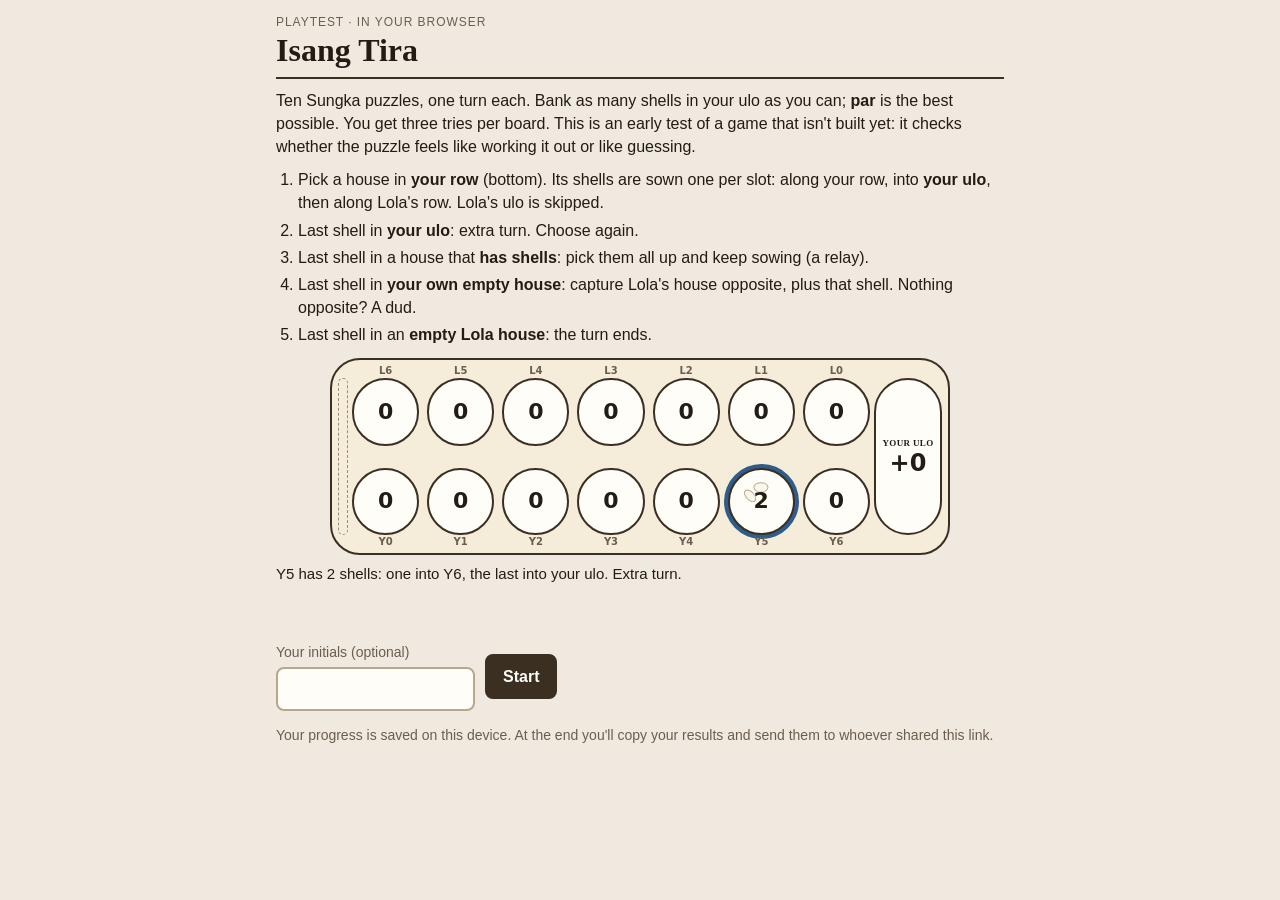
==== play.html @ 23d24fa2 "feat(play): animated, interactive browser playtest (play.html) Co-Authored-By: Claude Opus 5.5 (1M c" ====
<!doctype html>
<html lang="en">
<head>
<meta charset="utf-8">
<meta name="robots" content="noindex">
<meta name="viewport" content="width=device-width, initial-scale=1">
<title>Isang Tira playtest: play in your browser</title>
<style>
:root {
  --ink: #231c14; --muted: #6b5e4f; --line: #3b2f22; --paper: #fffdf8; --ground: #efe9df; --wood: #f6ecda;
  --fh: #2f5d8a; --ws: #8a4b2f; --ok: #2e7d4f; --no: #a33b2b; --shell: #fbf6ea; --shell-edge: #b7a78f;
  color-scheme: light;
}
* { box-sizing: border-box; }
html, body { margin: 0; }
body { background: var(--ground); color: var(--ink); font: 16px/1.45 "Helvetica Neue", Helvetica, Arial, sans-serif; -webkit-tap-highlight-color: transparent; }
.app { max-width: 760px; margin: 0 auto; padding: 14px 8px 40px; }
@media (min-width: 480px) { .app { padding-inline: 16px; } }
h1 { font: 700 clamp(24px, 6vw, 32px)/1.1 Georgia, "Palatino Linotype", serif; margin: 2px 0 0; }
.kicker { font-size: 12px; letter-spacing: .08em; text-transform: uppercase; color: var(--muted); }
.top { display: flex; justify-content: space-between; align-items: flex-end; gap: 12px; border-bottom: 2px solid var(--line); padding-bottom: 8px; margin-bottom: 10px; }
.par { display: flex; align-items: center; gap: 6px; border: 2px solid var(--line); border-radius: 10px; padding: 2px 10px; background: var(--paper); }
.par b { font: 700 26px/1 Georgia, serif; }
.par span { font-size: 12px; font-weight: 700; letter-spacing: .08em; text-transform: uppercase; }
.meta { display: flex; flex-wrap: wrap; align-items: center; gap: 8px 12px; margin: 6px 0 10px; font-size: 15px; }
.meta .spacer { flex: 1; }
.badge { color: #fff; font-weight: 700; font-size: 13px; letter-spacing: .03em; padding: 3px 9px; border-radius: 6px; }
.badge.FH { background: var(--fh); }
.badge.WS { background: var(--ws); }
button { font: inherit; color: inherit; cursor: pointer; }
.primary, .panel button, .ticks button, .chip, .ghost { border: 2px solid var(--line); background: var(--paper); border-radius: 8px; padding: 9px 16px; min-height: 44px; }
.panel .primary, .primary { background: var(--line); color: var(--paper); font-weight: 700; }
.primary:disabled { opacity: .45; cursor: default; }
.ghost { background: transparent; }
.small { min-height: 34px; padding: 4px 10px; font-size: 14px; border: 2px solid var(--line); border-radius: 8px; background: var(--paper); }
button:focus-visible, input:focus-visible, textarea:focus-visible { outline: 3px solid var(--fh); outline-offset: 2px; }
.panel { display: flex; flex-wrap: wrap; gap: 10px; align-items: center; margin: 12px 0; }
.caption { min-height: 3em; margin: 10px 2px 0; }
.hint, .fine { color: var(--muted); font-size: 14px; }
.result { font-size: 18px; margin: 0; flex-basis: 100%; }
.result b { font: 700 28px Georgia, serif; }
.result.yes { color: var(--ok); }
.result.no { color: var(--no); }
.q { margin: 0; flex-basis: 100%; }
.ticks { display: flex; flex-wrap: wrap; gap: 8px; flex-basis: 100%; }
.coach { background: var(--paper); border: 2px solid var(--fh); border-radius: 10px; padding: 10px 12px; margin: 0 0 12px; }
.lede { margin: 0 0 10px; }
.rules { margin: 0 0 12px; padding-left: 22px; }
.rules li { margin: 4px 0; }
.field { display: flex; flex-direction: column; gap: 4px; font-size: 14px; color: var(--muted); }
.field input, .field textarea { font: inherit; color: var(--ink); background: var(--paper); border: 2px solid var(--shell-edge); border-radius: 8px; padding: 8px 10px; min-height: 44px; }
.demo { margin: 6px 0 4px; }
.demo figcaption { min-height: 4.5em; margin-top: 8px; font-size: 15px; }

/* ---------- board ---------- */
.board { position: relative; display: grid; grid-template-columns: 10px minmax(0, 1fr) clamp(36px, 11vw, 68px); gap: 4px; max-width: 620px; margin: 0 auto; padding: 18px 6px; background: var(--wood); border: 2px solid var(--line); border-radius: 30px; user-select: none; -webkit-user-select: none; touch-action: manipulation; }
.lola-ulo { border: 1.5px dashed #9a8c7a; border-radius: 8px; }
.rows { display: grid; gap: clamp(14px, 4vw, 22px); }
.row { display: grid; grid-template-columns: repeat(7, minmax(0, 1fr)); gap: clamp(3px, 1vw, 8px); }
.h { position: relative; aspect-ratio: 1; border-radius: 50%; border: 2px solid var(--line); background: var(--paper); display: grid; place-items: center; padding: 0; min-width: 0; }
.h .num { position: relative; z-index: 1; font: 700 clamp(14px, 4.2vw, 22px)/1 system-ui, sans-serif; text-shadow: 0 0 3px var(--paper), 0 0 3px var(--paper); }
.h .lbl { position: absolute; left: 50%; translate: -50% 0; font: 600 10px/1 system-ui, sans-serif; color: var(--muted); white-space: nowrap; }
.row.lola .lbl { top: -14px; }
.row.you .lbl { bottom: -14px; }
.shells { position: absolute; inset: 0; }
.shells i { position: absolute; width: 24%; height: 15%; translate: -50% -50%; background: var(--shell); border: 1px solid var(--shell-edge); border-radius: 50%; rotate: var(--r); }
.h.mine[aria-disabled="false"] { cursor: pointer; }
.h.mine[aria-disabled="false"]:hover { background: #fff; }
.h.mine[aria-disabled="true"] { cursor: default; }
.h.sel { box-shadow: 0 0 0 4px var(--fh); }
.h.burnt { background: repeating-linear-gradient(45deg, #e6e0d6 0 4px, #b9ad9c 4px 7px); }
.h.taken { opacity: .45; transition: opacity .2s; }
.ulo { display: flex; flex-direction: column; align-items: center; justify-content: center; gap: 2px; border: 2px solid var(--line); border-radius: 999px; background: var(--paper); }
.ulo-l { font: 700 9px/1.1 Georgia, serif; text-align: center; letter-spacing: .04em; text-transform: uppercase; }
.ulo .num { font: 700 clamp(15px, 4.4vw, 24px)/1 system-ui, sans-serif; }
.fx { position: absolute; inset: 0; pointer-events: none; }
.fx > * { position: absolute; left: 0; top: 0; }
.hand { translate: -50% -50%; width: 30px; height: 30px; border-radius: 50%; background: var(--shell); border: 2px solid var(--line); box-shadow: 0 4px 8px rgba(35, 28, 20, .3); display: grid; place-items: center; font: 700 14px/1 system-ui, sans-serif; z-index: 3; }
.hand.take { background: #f3e2b8; }
.ring { translate: -50% -50%; width: var(--d, 40px); height: var(--d, 40px); border: 3px dashed var(--fh); border-radius: 50%; display: grid; place-items: center; z-index: 2; }
.ring.ws { border-color: var(--ws); }
.ring b { translate: 0 -150%; background: var(--ws); color: #fff; font-size: 11px; min-width: 18px; border-radius: 9px; padding: 1px 4px; text-align: center; }
.stamp { translate: -50% -50%; background: var(--ws); color: #fff; font: 800 18px/1 Georgia, serif; padding: 6px 10px; border-radius: 8px; rotate: -8deg; white-space: nowrap; z-index: 4; }
.spark { translate: -50% -50%; width: 9px; height: 6px; border-radius: 50%; background: var(--shell); border: 1px solid var(--shell-edge); }

/* ---------- results and replay ---------- */
.scroll { overflow-x: auto; }
.res { border-collapse: collapse; width: 100%; font-size: 14px; background: var(--paper); }
.res th, .res td { border: 1px solid #cfc4b3; padding: 6px 8px; text-align: left; }
.res thead th { background: var(--wood); }
.pref { border: 2px solid #cfc4b3; border-radius: 10px; margin: 14px 0; padding: 10px 12px; display: grid; gap: 8px; background: var(--paper); }
.pref legend { font-weight: 700; padding: 0 4px; }
.pref label:not(.field) { display: flex; gap: 8px; align-items: center; min-height: 34px; }
.results-text { white-space: pre-wrap; word-break: break-word; background: var(--paper); border: 1.5px dashed var(--line); border-radius: 8px; padding: 10px; font: 12px/1.45 ui-monospace, Menlo, Consolas, monospace; }
.chips { display: flex; flex-wrap: wrap; gap: 6px; margin: 4px 0 8px; }
.chip { min-height: 36px; padding: 4px 10px; }
.chip.on { background: var(--line); color: var(--paper); }
.sr-only { position: absolute; width: 1px; height: 1px; overflow: hidden; clip-path: inset(50%); white-space: nowrap; }
@media (prefers-reduced-motion: reduce) { * { transition: none !important; } }

</style>
</head>
<body>
<main id="app" class="app"></main>
<div id="live" class="sr-only" aria-live="polite"></div>
<noscript><p style="padding:16px">This playtest needs JavaScript. The printable version is at <a href="boards.html">boards.html</a>.</p></noscript>
<script>
(() => {
'use strict';
const DATA = {"boards":[{"code":"M1","day":"Monday","par":6,"perfectLines":1,"board":{"Y":[0,2,0,0,2,2,0],"L":[3,2,1,1,0,0,0]},"lines":[[5,6,4]]},{"code":"M2","day":"Monday","par":6,"perfectLines":2,"board":{"Y":[2,0,1,0,3,0,0],"L":[3,0,0,3,0,0,1]},"lines":[[4,6,2],[4,6,5]]},{"code":"M3","day":"Monday","par":6,"perfectLines":1,"board":{"Y":[0,1,0,4,0,4,3],"L":[0,2,1,2,4,0,4]},"lines":[[3,1]]},{"code":"W1","day":"Wednesday","par":7,"perfectLines":1,"board":{"Y":[1,1,3,0,0,1,0],"L":[4,1,0,0,2,0,3]},"lines":[[2,6,3]]},{"code":"W2","day":"Wednesday","par":7,"perfectLines":1,"board":{"Y":[1,4,0,1,1,1,0],"L":[0,1,2,0,2,4,0]},"lines":[[1,6,0]]},{"code":"W3","day":"Wednesday","par":7,"perfectLines":1,"board":{"Y":[2,2,0,1,2,1,2],"L":[0,0,2,2,4,2,0]},"lines":[[3,5,0]]},{"code":"W4","day":"Wednesday","par":7,"perfectLines":2,"board":{"Y":[1,2,1,0,2,0,0],"L":[0,0,4,1,7,2,0]},"lines":[[0,6,2],[0,6,3]]},{"code":"S1","day":"Saturday","par":13,"perfectLines":1,"board":{"Y":[1,1,1,1,2,1,1],"L":[0,0,0,3,0,7,0]},"lines":[[6,1,6,5,6,0]]},{"code":"S2","day":"Saturday","par":14,"perfectLines":2,"board":{"Y":[2,1,1,1,2,1,1],"L":[8,0,0,0,0,7,0]},"lines":[[6,0,6,5,6,1],[6,2,6,4,6,5]]},{"code":"S3","day":"Saturday","par":13,"perfectLines":1,"board":{"Y":[1,2,5,1,3,0,0],"L":[0,0,0,0,3,8,0]},"lines":[[4,6,1,6,0]]}]};
// Pure rules for the single-turn solitaire Sungka puzzle (rules R1-R8).
// State: Uint8Array(16). 0-6 = Y0..Y6, 7 = your ulo, 8-14 = L0..L6, 15 = Lola ulo.
// burnt: bitmask over slot indices (bits 0-6 and 8-14 only).

const ULO = 7;
const LOLA_ULO = 15;
const opposite = (i) => 14 - i; // Y_i <-> L_(6-i)
const isBurnt = (burnt, i) => ((burnt >>> i) & 1) === 1;

function checkBurnt(burnt) {
  if (burnt & ~0x7f7f) throw new Error(`illegal burnt mask ${burnt}`);
}

// Next slot along YOUR sowing path, skipping Lola ulo and burnt houses.
function nextTable(burnt) {
  checkBurnt(burnt);
  const next = new Int8Array(16).fill(-1);
  for (let i = 0; i < 15; i++) {
    if (isBurnt(burnt, i)) continue;
    let j = (i + 1) % 15;
    while (isBurnt(burnt, j)) j = (j + 1) % 15;
    next[i] = j;
  }
  return next;
}

// Distance (in drops) from your house h to your ulo, counting non-burnt slots only.
function distanceToUlo(burnt, h) {
  let d = 1;
  for (let j = h + 1; j <= 6; j++) if (!isBurnt(burnt, j)) d++;
  return d;
}

function loopLength(burnt) {
  let n = 15;
  for (let i = 0; i < 15; i++) if (isBurnt(burnt, i)) n--;
  return n;
}

function housesTotal(s) {
  let t = 0;
  for (let i = 0; i < 7; i++) t += s[i];
  for (let i = 8; i < 15; i++) t += s[i];
  return t;
}

function legalHouses(s, burnt) {
  const out = [];
  for (let h = 0; h < 7; h++) if (!isBurnt(burnt, h) && s[h] > 0) out.push(h);
  return out;
}

// One sowing, starting by lifting `house`, following relays until the handful stops.
function sow(state, burnt, house, next = nextTable(burnt)) {
  if (house < 0 || house > 6 || isBurnt(burnt, house) || state[house] === 0) {
    throw new Error(`illegal house ${house}`);
  }
  const s = Uint8Array.from(state);
  const bound = 15 * housesTotal(s); // R8
  let hand = s[house];
  s[house] = 0;
  let pos = house, gained = 0, drops = 0, relays = 0, captured = 0;
  const handfuls = [hand];
  for (;;) {
    while (hand > 0) {
      pos = next[pos];
      s[pos]++;
      hand--;
      drops++;
      if (pos === ULO) gained++;
    }
    if (drops > bound) throw new Error(`R8 bound violated: ${drops} > ${bound}`);
    if (pos === ULO) return { state: s, outcome: 'extra', gained, drops, handfuls, relays, captured, last: pos };
    if (s[pos] > 1) { // house was non-empty before this drop: relay
      hand = s[pos];
      s[pos] = 0;
      relays++;
      handfuls.push(hand);
      continue;
    }
    if (pos < 7) { // your house, empty before this drop
      const o = opposite(pos);
      if (!isBurnt(burnt, o) && s[o] > 0) {
        captured = s[o] + 1;
        s[o] = 0;
        s[pos] = 0;
        s[ULO] += captured;
        gained += captured;
        return { state: s, outcome: 'capture', gained, drops, handfuls, relays, captured, last: pos };
      }
      return { state: s, outcome: 'dud', gained, drops, handfuls, relays, captured, last: pos };
    }
    return { state: s, outcome: 'end', gained, drops, handfuls, relays, captured, last: pos };
  }
}

// R6 sweep, applied only when the turn ends.
function turnEnd(state, burnt) {
  const s = Uint8Array.from(state);
  for (let i = 8; i < 15; i++) if (s[i] > 0) return { state: s, swept: 0 };
  let swept = 0;
  for (let h = 0; h < 7; h++) { swept += s[h]; s[h] = 0; }
  s[ULO] += swept;
  return { state: s, swept };
}

// Play a whole decision line. Throws if the line is illegal or does not end the turn exactly.
function playLine(board, burnt, moves) {
  const next = nextTable(burnt);
  let s = board, score = 0;
  const sowings = [];
  for (let i = 0; i < moves.length; i++) {
    const r = sow(s, burnt, moves[i], next);
    sowings.push(r);
    score += r.gained;
    s = r.state;
    if (r.outcome !== 'extra') {
      if (i !== moves.length - 1) throw new Error('line continues after turn ended');
      const t = turnEnd(s, burnt);
      return { score: score + t.swept, state: t.state, sowings, swept: t.swept };
    }
  }
  if (legalHouses(s, burnt).length > 0) throw new Error('line stops while an extra turn is mandatory');
  const t = turnEnd(s, burnt);
  return { score: score + t.swept, state: t.state, sowings, swept: t.swept };
}

// Helper for tests and debugging: build a board from row arrays.
function makeBoard(Y, L, { ulo = 0, lolaUlo = 0 } = {}) {
  const s = new Uint8Array(16);
  for (let i = 0; i < 7; i++) { s[i] = Y[i] || 0; s[8 + i] = L[i] || 0; }
  s[ULO] = ulo;
  s[LOLA_ULO] = lolaUlo;
  return s;
}

function burntMask({ Y = [], L = [] } = {}) {
  let m = 0;
  for (const i of Y) m |= 1 << i;
  for (const i of L) m |= 1 << (8 + i);
  return m;
}

function boardString(s, burnt = 0) {
  const cell = (i) => (isBurnt(burnt, i) ? 'x' : String(s[i]));
  const Y = [0, 1, 2, 3, 4, 5, 6].map(cell).join(' ');
  const L = [8, 9, 10, 11, 12, 13, 14].map(cell).join(' ');
  return `Y[${Y}] L[${L}]`;
}

// Facilitator previews for the paper playtest. All rules come from engine.mjs;
// this module only walks the path to name where handfuls land.

const slotName = (i) => (i === ULO ? 'your ulo' : i < 7 ? `Y${i}` : `L${i - 8}`);

// FIRST-HANDFUL preview: where the first handful's last shell lands and what that means.
function firstHandful(state, burnt, house, next = nextTable(burnt)) {
  const s = Uint8Array.from(state);
  let hand = s[house];
  const size = hand;
  s[house] = 0;
  let pos = house, passUlo = 0, had = 0;
  while (hand > 0) {
    pos = next[pos];
    if (hand === 1) had = s[pos];
    s[pos]++;
    hand--;
    if (pos === ULO) passUlo++;
  }
  const r = { house, size, lands: pos, had, passUlo };
  if (pos === ULO) return { ...r, meaning: 'extra' };
  if (had > 0) return { ...r, meaning: 'relay' };
  if (pos < 7) {
    const o = opposite(pos);
    const oppBurnt = isBurnt(burnt, o);
    if (!oppBurnt && s[o] > 0) return { ...r, meaning: 'capture', opp: o, oppShells: s[o] };
    return { ...r, meaning: 'dud', opp: o, oppBurnt };
  }
  return { ...r, meaning: 'end' };
}

function firstHandfulText(p) {
  const ulo = p.meaning === 'extra' ? p.passUlo > 1 : p.passUlo > 0;
  const onTheWay = ulo ? ' It also drops one in your ulo on the way.' : '';
  const L = slotName(p.lands);
  if (p.meaning === 'extra') return `It ends in your ulo: extra turn.${onTheWay}`;
  if (p.meaning === 'relay') return `It ends in ${L}, which already has shells: relay.${onTheWay}`;
  if (p.meaning === 'capture') return `It ends in your empty ${L}; ${slotName(p.opp)} opposite has ${p.oppShells}: you'd capture ${p.oppShells + 1}.${onTheWay}`;
  if (p.meaning === 'dud') return `It ends in your empty ${L}; ${slotName(p.opp)} opposite is ${p.oppBurnt ? 'burnt' : 'empty'}: dud, the turn ends.${onTheWay}`;
  return `It ends in Lola's empty ${L}: the turn ends.${onTheWay}`;
}

// WHOLE-SOWING preview: the engine's full sowing (all relays), plus the slot each handful stopped in.
function wholeSowing(state, burnt, house, next = nextTable(burnt)) {
  const r = sow(state, burnt, house, next);
  const stops = [];
  let pos = house;
  for (const size of r.handfuls) {
    for (let k = 0; k < size; k++) pos = next[pos];
    stops.push(pos);
  }
  if (pos !== r.last) throw new Error(`walk ended at ${pos}, engine at ${r.last}`);
  return { ...r, house, stops, burnt };
}

function wholeSowingText(w) {
  const relayAt = w.stops.slice(0, -1).map(slotName);
  const via = relayAt.length ? `It relays at ${relayAt.join(', ')}, then ends` : 'It ends';
  const L = slotName(w.last);
  const adds = `This sowing adds ${w.gained} to your ulo.`;
  if (w.outcome === 'extra') return `${via} in your ulo: extra turn. ${adds}`;
  if (w.outcome === 'capture') {
    const o = opposite(w.last);
    return `${via} in your empty ${L}; ${slotName(o)} opposite had ${w.captured - 1}: capture ${w.captured}, the turn ends. ${adds}`;
  }
  if (w.outcome === 'dud') {
    const o = opposite(w.last);
    return `${via} in your empty ${L}; ${slotName(o)} opposite is ${isBurnt(w.burnt, o) ? 'burnt' : 'empty'}: dud, the turn ends. ${adds}`;
  }
  return `${via} in Lola's empty ${L}: the turn ends. ${adds}`;
}

// Board rows from picks.json ('x' = burnt) -> engine state + burnt mask.

function toState(board) {
  const bY = [], bL = [];
  board.Y.forEach((v, i) => { if (v === 'x') bY.push(i); });
  board.L.forEach((v, i) => { if (v === 'x') bL.push(i); });
  const num = (row) => row.map((v) => (v === 'x' ? 0 : v));
  return { s: makeBoard(num(board.Y), num(board.L)), burnt: burntMask({ Y: bY, L: bL }) };
}

// Preview mode per board for each tester group (counterbalanced).
// FH = first handful only; WS = whole sowing, relays included. Monday is always FH (rule teaching).
// Wednesday picks alternate preview-bot unsolved/solved (W1 u, W2 s, W3 u, W4 s), so each group's
// FH pair and WS pair each hold one of each.
const MODES = {
  A: { W1: 'FH', W2: 'FH', W3: 'WS', W4: 'WS', S1: 'FH', S2: 'WS', S3: 'FH' },
  B: { W1: 'WS', W2: 'WS', W3: 'FH', W4: 'FH', S1: 'WS', S2: 'FH', S3: 'WS' },
};
const MODE_NAME = { FH: 'first handful', WS: 'whole sowing' };
const modeFor = (group, code) => MODES[group][code] || 'FH';

// Drop-by-drop events for one sowing, derived from engine.mjs so the animation can never
// disagree with the rules. Applying the events in order to a copy of the state gives exactly
// the state that sow() / turnEnd() return.

function sowEvents(state, burnt, house, next = nextTable(burnt)) {
  const result = sow(state, burnt, house, next);
  const events = [];
  let pos = house;
  result.handfuls.forEach((n, i) => {
    events.push({ t: i === 0 ? 'lift' : 'relay', slot: pos, n });
    for (let k = 0; k < n; k++) {
      pos = next[pos];
      events.push({ t: 'drop', slot: pos });
    }
  });
  if (pos !== result.last) throw new Error(`events walk ended at ${pos}, engine at ${result.last}`);
  if (result.outcome === 'extra') events.push({ t: 'extra', slot: ULO });
  else if (result.outcome === 'capture') events.push({ t: 'capture', slot: pos, opp: opposite(pos), n: result.captured });
  else events.push({ t: result.outcome, slot: pos });
  return { events, result };
}

function turnEndEvents(state, burnt) {
  const result = turnEnd(state, burnt);
  return { events: result.swept ? [{ t: 'sweep', n: result.swept }] : [], result };
}

// Apply one event to s (a Uint8Array(16)) in place. Throws if the event does not fit the state.
function applyEvent(s, e) {
  switch (e.t) {
    case 'lift':
    case 'relay':
      if (s[e.slot] !== e.n) throw new Error(`${e.t} ${e.n} from slot ${e.slot} holding ${s[e.slot]}`);
      s[e.slot] = 0;
      break;
    case 'drop':
      s[e.slot]++;
      break;
    case 'capture':
      if (s[e.slot] !== 1 || s[e.opp] + 1 !== e.n) throw new Error(`capture ${e.n} does not fit slots ${e.slot}/${e.opp}`);
      s[e.slot] = 0;
      s[e.opp] = 0;
      s[ULO] += e.n;
      break;
    case 'sweep': {
      let t = 0;
      for (let h = 0; h < 7; h++) { t += s[h]; s[h] = 0; }
      if (t !== e.n) throw new Error(`sweep ${e.n} but your houses held ${t}`);
      s[ULO] += t;
      break;
    }
    case 'extra':
    case 'dud':
    case 'end':
      break;
    default:
      throw new Error(`unknown event ${e.t}`);
  }
  return s;
}

// Normal-speed duration (ms) of each animation event. Drops speed up along long chains so
// that even the longest relay stays watchable. dropIndex is the 1-based drop count so far.
function stepMs(e, dropIndex) {
  switch (e.t) {
    case 'lift': return 180;
    case 'drop': return dropIndex <= 12 ? 140 : dropIndex <= 30 ? 70 : 35;
    case 'relay': return 220;
    case 'extra': return 650;
    case 'capture':
    case 'sweep': return 450;
    case 'dud':
    case 'end': return 300;
    default: return 0;
  }
}

function sowingMs(events) {
  let ms = 0, drops = 0;
  for (const e of events) {
    if (e.t === 'drop') drops++;
    ms += stepMs(e, drops);
  }
  return ms;
}

// Start-screen demo positions: one sowing and one rule each. None is a playtest board, and none
// shows the relay-into-your-ulo line the playtest measures.
const DEMOS = [
  { house: 5, Y: [0, 0, 0, 0, 0, 2, 0], L: [0, 0, 0, 0, 0, 0, 0], outcome: 'extra', relays: 0,
    caption: 'Y5 has 2 shells: one into Y6, the last into your ulo. Extra turn.' },
  { house: 2, Y: [0, 0, 2, 0, 1, 0, 0], L: [2, 0, 0, 0, 0, 0, 0], outcome: 'capture', relays: 1,
    caption: 'Y2\'s last shell lands in Y4, which has a shell: pick both up and keep sowing (relay). It ends in your empty Y6, so you capture Lola\'s 2 opposite, plus that shell.' },
  { house: 6, Y: [0, 0, 0, 0, 0, 0, 3], L: [0, 0, 0, 0, 0, 0, 0], outcome: 'end', relays: 0,
    caption: 'Y6\'s 3 shells: one into your ulo on the way, then into Lola\'s row. The last lands in her empty L1: the turn ends.' },
  { house: 4, Y: [0, 0, 0, 0, 1, 0, 0], L: [0, 0, 0, 0, 0, 0, 0], outcome: 'dud', relays: 0,
    caption: 'Y4\'s shell lands in your empty Y5, but Lola\'s L1 opposite is empty: a dud, and the turn ends.' },
];

// Pure session state for the digital playtest: tries, ticks, previews, timing and the results
// text. Every function returns a new session; nothing here touches the DOM, storage or clocks.

const ORDER = ['M1', 'M2', 'M3', 'W1', 'W2', 'W3', 'W4', 'S1', 'S2', 'S3'];
const TICKS = ['worked', 'partly', 'guessed'];
const PREFS = ['first handful', 'whole sowing', 'no difference'];
const MAX_TRIES = 3;
const SESSION_VERSION = 1;
const PHASES = ['play', 'tick', 'retry', 'done', 'results'];

const blankTry = (now) => ({ moves: [], previews: 0, previewed: null, startedAt: now, lastAt: now });
const copyOf = (s) => JSON.parse(JSON.stringify(s));
const currentBoard = (s) => s.boards[s.index];

function groupFor(search, rand) {
  const g = new URLSearchParams(search).get('group');
  if (g === 'A' || g === 'B') return g;
  return rand() < 0.5 ? 'A' : 'B';
}

function formatLocal(d) {
  const p = (n) => String(n).padStart(2, '0');
  return `${d.getFullYear()}-${p(d.getMonth() + 1)}-${p(d.getDate())} ${p(d.getHours())}:${p(d.getMinutes())}`;
}

function newSession({ tester = '', group, device, started, now }) {
  return {
    v: SESSION_VERSION,
    tester: String(tester).trim().slice(0, 12),
    group,
    device,
    started,
    index: 0,
    phase: 'play',
    boards: ORDER.map((code) => ({ code, guided: code === 'M1', tries: [] })),
    current: blankTry(now),
    preferred: null,
    why: '',
  };
}

function notePreview(s, house) {
  if (s.phase !== 'play' || s.current.previewed === house) return s;
  const n = copyOf(s);
  n.current.previews++;
  n.current.previewed = house;
  return n;
}

function recordSowing(s, house, now) {
  if (s.phase !== 'play') throw new Error(`cannot sow in phase ${s.phase}`);
  const n = copyOf(s);
  n.current.moves.push(house);
  n.current.previewed = null;
  n.current.lastAt = now;
  return n;
}

// The turn has ended with `score` against the board's `par`.
function finishTry(s, score, par) {
  if (s.phase !== 'play') throw new Error(`cannot finish a try in phase ${s.phase}`);
  const n = copyOf(s);
  const b = currentBoard(n);
  const c = n.current;
  b.tries.push({
    moves: c.moves,
    score,
    reachedPar: score >= par,
    tick: null,
    previews: c.previews,
    secs: Math.round((c.lastAt - c.startedAt) / 1000),
  });
  n.current = null;
  n.phase = b.guided ? 'done' : 'tick';
  return n;
}

function setTick(s, tick) {
  if (s.phase !== 'tick' || !TICKS.includes(tick)) throw new Error(`cannot tick ${tick} in phase ${s.phase}`);
  const n = copyOf(s);
  const b = currentBoard(n);
  const t = b.tries.at(-1);
  t.tick = tick;
  n.phase = t.reachedPar || b.tries.length >= MAX_TRIES ? 'done' : 'retry';
  return n;
}

function retry(s, now) {
  if (s.phase !== 'retry') throw new Error(`no retry in phase ${s.phase}`);
  const n = copyOf(s);
  n.current = blankTry(now);
  n.phase = 'play';
  return n;
}

function nextBoard(s, now) {
  if (s.phase !== 'done') throw new Error(`board not finished (phase ${s.phase})`);
  const n = copyOf(s);
  n.index++;
  if (n.index >= ORDER.length) {
    n.phase = 'results';
    n.current = null;
  } else {
    n.phase = 'play';
    n.current = blankTry(now);
  }
  return n;
}

function setPreference(s, preferred, why) {
  if (preferred !== null && !PREFS.includes(preferred)) throw new Error(`unknown preference ${preferred}`);
  const n = copyOf(s);
  n.preferred = preferred;
  n.why = String(why ?? '').replace(/\s+/g, ' ').trim().slice(0, 280);
  return n;
}

// On reload: a try interrupted mid-turn starts again; tries already recorded are kept.
function resume(s, now) {
  if (s.phase !== 'play') return s;
  const n = copyOf(s);
  n.current = blankTry(now);
  return n;
}

const serialize = (s) => JSON.stringify(s);

function deserialize(text) {
  try {
    const s = JSON.parse(text);
    const ok = s && s.v === SESSION_VERSION && (s.group === 'A' || s.group === 'B')
      && Array.isArray(s.boards) && s.boards.length === ORDER.length
      && s.boards.every((b, i) => b && b.code === ORDER[i] && Array.isArray(b.tries))
      && Number.isInteger(s.index) && s.index >= 0 && s.index <= ORDER.length
      && PHASES.includes(s.phase);
    return ok ? s : null;
  } catch {
    return null;
  }
}

// pars: { M1: 6, ... }
function resultsText(s, pars) {
  const lines = [
    'ISANG TIRA PLAYTEST v1',
    `tester: ${s.tester || '-'} | group: ${s.group} | started: ${s.started} | device: ${s.device}`,
  ];
  for (const b of s.boards) {
    const head = `${b.code} ${modeFor(s.group, b.code)} par ${pars[b.code]}`;
    if (b.guided) {
      lines.push(`${head} | ${b.tries.length ? 'guided' : '-'}`);
      continue;
    }
    const tries = b.tries.map((t, i) =>
      `${i + 1}: ${t.moves.map((h) => `Y${h}`).join(' ')} = ${t.score}${t.reachedPar ? ' PAR' : ''} ${t.tick ?? '-'} ${t.previews}pv ${t.secs}s`);
    lines.push(`${head} | ${tries.length ? tries.join(' | ') : '-'}`);
  }
  lines.push(`preferred: ${s.preferred ?? '-'}`, `why: ${s.why || '-'}`);
  return lines.join('\n');
}

// Isang Tira digital playtest: screens, board, animation and sound.
// Rules come from the inlined engine. The animation only plays sowEvents(), so the screen can
// never disagree with the rules; session state lives in the pure session.mjs reducer.

const Q = new URLSearchParams(location.search);
const TEST = Q.get('test') === '1';
const STORE_KEY = 'isangtira.playtest.v1';
const MUTE_KEY = 'isangtira.playtest.mute';
const BOARDS = Object.fromEntries(DATA.boards.map((b) => [b.code, b]));
const PARS = Object.fromEntries(DATA.boards.map((b) => [b.code, b.par]));
const TOP = [14, 13, 12, 11, 10, 9, 8]; // Lola's row on screen: L6..L0, left to right
const BOTTOM = [0, 1, 2, 3, 4, 5, 6]; // your row: Y0..Y6
const SHELL_SPOTS = [[50, 28], [32, 42], [68, 42], [40, 62], [60, 62], [24, 24], [76, 24], [50, 78], [20, 60], [80, 60]];
const TICK_LABEL = { worked: 'Worked it out', partly: 'Partly guessed', guessed: 'Guessed' };
const OUTCOME_LESSON = {
  extra: 'Your last shell landed in your ulo, so you get an extra turn: isa pa!',
  capture: 'Your last shell landed in your own empty house, so you capture the Lola house opposite, plus that shell.',
  dud: 'Your last shell landed in your own empty house with nothing opposite: a dud, and the turn ends.',
  end: 'Your last shell landed in an empty Lola house, so the turn ends.',
};
const PULSE = [{ transform: 'scale(1)' }, { transform: 'scale(1.14)' }, { transform: 'scale(1)' }];
const SHAKE = [{ transform: 'translateX(0)' }, { transform: 'translateX(-5px)' }, { transform: 'translateX(5px)' }, { transform: 'translateX(-3px)' }, { transform: 'translateX(0)' }];
const DIM = [{ opacity: 1 }, { opacity: 0.35 }, { opacity: 1 }];
const HILITE = [{ boxShadow: '0 0 0 4px rgba(138, 75, 47, .55)' }, { boxShadow: '0 0 0 0 rgba(138, 75, 47, 0)' }];
const $app = document.getElementById('app');
const $live = document.getElementById('live');

const $ = (sel, root = document) => root.querySelector(sel);
const esc = (v) => String(v).replace(/[&<>"']/g, (c) => ({ '&': '&amp;', '<': '&lt;', '>': '&gt;', '"': '&quot;', "'": '&#39;' })[c]);
const wait = (ms) => new Promise((r) => setTimeout(r, ms));
const reduced = () => (TEST && Q.get('motion') !== '1') || matchMedia('(prefers-reduced-motion: reduce)').matches;

// ---------- storage: every access guarded; test mode never touches it ----------
const store = {
  get(k) { if (TEST) return null; try { return localStorage.getItem(k); } catch { return null; } },
  set(k, v) { if (TEST) return; try { localStorage.setItem(k, v); } catch { /* unavailable: keep playing */ } },
  del(k) { if (TEST) return; try { localStorage.removeItem(k); } catch { /* unavailable */ } },
};
let session = deserialize(store.get(STORE_KEY) || '');
const save = () => { if (session) store.set(STORE_KEY, serialize(session)); };

function announce(text) {
  $live.textContent = '';
  setTimeout(() => { $live.textContent = text; }, 30);
}

// ---------- sound: synthesized, starts after the first user gesture ----------
const sound = (() => {
  let ctx = null;
  let muted = store.get(MUTE_KEY) === '1';
  function tone(freq, dur, type = 'triangle', gain = 0.08, when = 0) {
    if (!ctx || muted) return;
    const t = ctx.currentTime + when;
    const o = ctx.createOscillator();
    const g = ctx.createGain();
    o.type = type;
    o.frequency.setValueAtTime(freq, t);
    g.gain.setValueAtTime(gain, t);
    g.gain.exponentialRampToValueAtTime(0.0001, t + dur);
    o.connect(g).connect(ctx.destination);
    o.start(t);
    o.stop(t + dur + 0.02);
  }
  return {
    ensure() {
      if (TEST) return;
      try {
        ctx = ctx || new (window.AudioContext || window.webkitAudioContext)();
        if (ctx.state === 'suspended') ctx.resume();
      } catch { ctx = null; }
    },
    get muted() { return muted; },
    toggle() { muted = !muted; store.set(MUTE_KEY, muted ? '1' : '0'); return muted; },
    drop(slot) { if (slot === ULO) tone(150, 0.09, 'square', 0.05); else tone(320 + (slot % 8) * 28, 0.05); },
    par() { [523.25, 659.25, 783.99].forEach((f, i) => tone(f, 0.5, 'sine', 0.06, i * 0.08)); },
  };
})();

// ---------- board ----------
function boardHtml(id) {
  const inner = (i) => `<span class="shells" aria-hidden="true"></span><span class="num"></span><span class="lbl" aria-hidden="true">${slotName(i)}</span>`;
  const mine = (i) => `<button type="button" class="h mine" data-slot="${i}">${inner(i)}</button>`;
  const theirs = (i) => `<div class="h" role="img" data-slot="${i}">${inner(i)}</div>`;
  return `<div class="board" id="${id}">
  <div class="lola-ulo" aria-hidden="true"></div>
  <div class="rows"><div class="row lola">${TOP.map(theirs).join('')}</div><div class="row you">${BOTTOM.map(mine).join('')}</div></div>
  <div class="ulo" role="img" data-slot="${ULO}"><span class="ulo-l">your ulo</span><span class="num"></span></div>
  <div class="fx" aria-hidden="true"></div>
</div>`;
}

// ctx: { $b, s, burnt, speed, freezeAt, quiet }. legal: your houses that may be tapped now.
function paint(ctx, legal = []) {
  ctx.$b.querySelectorAll('[data-slot]').forEach(($h) => {
    const i = Number($h.dataset.slot);
    const n = ctx.s[i];
    if (i === ULO) {
      $h.querySelector('.num').textContent = `+${n}`;
      $h.setAttribute('aria-label', `Your ulo: ${n} banked this turn`);
      return;
    }
    const burnt = isBurnt(ctx.burnt, i);
    $h.classList.toggle('burnt', burnt);
    $h.querySelector('.num').textContent = burnt ? '✕' : String(n);
    $h.querySelector('.shells').innerHTML = burnt ? '' : SHELL_SPOTS.slice(0, Math.min(n, 10))
      .map(([x, y], k) => `<i style="left:${x}%;top:${y}%;--r:${(k * 47) % 180}deg"></i>`).join('');
    const d = i < 7 && !burnt ? distanceToUlo(ctx.burnt, i) : 0;
    $h.setAttribute('aria-label', `${i < 7 ? 'Your house' : "Lola's house"} ${slotName(i)}, ${burnt ? 'burnt' : `${n} shell${n === 1 ? '' : 's'}`}${d ? `, ${d} slot${d === 1 ? '' : 's'} from your ulo` : ''}`);
    if (i < 7) {
      const ok = legal.includes(i);
      $h.setAttribute('aria-disabled', String(!ok));
      $h.tabIndex = ok ? 0 : -1;
    }
  });
}

function center(ctx, slot) {
  const r = ctx.$b.getBoundingClientRect();
  const c = ctx.$b.querySelector(`[data-slot="${slot}"]`).getBoundingClientRect();
  return [c.left - r.left - ctx.$b.clientLeft + c.width / 2, c.top - r.top - ctx.$b.clientTop + c.height / 2];
}

function fxEl(ctx, cls, html, at) {
  const el = document.createElement('div');
  el.className = cls;
  el.innerHTML = html;
  el.style.transform = `translate(${at[0]}px, ${at[1]}px)`;
  $('.fx', ctx.$b).appendChild(el);
  return el;
}

async function move(el, from, to, ms, lift = 18) {
  const mid = [(from[0] + to[0]) / 2, Math.min(from[1], to[1]) - lift];
  const a = el.animate([from, mid, to].map(([x, y]) => ({ transform: `translate(${x}px, ${y}px)` })), { duration: ms, easing: 'ease-in-out' });
  el.style.transform = `translate(${to[0]}px, ${to[1]}px)`;
  await a.finished;
}

function flash(ctx, slot, keyframes, ms) {
  const el = ctx.$b.querySelector(`[data-slot="${slot}"]`);
  return el ? el.animate(keyframes, { duration: ms, easing: 'ease-out' }).finished : Promise.resolve();
}

function showRings(ctx, slots, ws) {
  clearRings(ctx);
  const size = ctx.$b.querySelector('.h').getBoundingClientRect().width + 10;
  slots.forEach((slot, k) => {
    const el = fxEl(ctx, `ring${ws ? ' ws' : ''}`, ws ? `<b>${k + 1}</b>` : '', center(ctx, slot));
    el.style.setProperty('--d', `${size}px`);
  });
}
const clearRings = (ctx) => ctx.$b.querySelectorAll('.fx .ring').forEach((el) => el.remove());

// ---------- animation: plays events and mutates ctx.s through applyEvent ----------
let activeCtx = null;

async function animate(ctx, events) {
  const fast = reduced();
  let hand = null, pos = null, inHand = 0, drops = 0;
  ctx.speed = 1;
  activeCtx = ctx;
  const ms = (e) => stepMs(e, drops) / ctx.speed;
  const dropHand = () => { if (hand) { hand.remove(); hand = null; } };
  const noise = (slot) => { if (!ctx.quiet) sound.drop(slot); };
  for (let k = 0; k < events.length; k++) {
    if (!ctx.$b.isConnected) return false;
    const e = events[k];
    if (ctx.freezeAt === k) { // test hook: hold this frame for a screenshot
      paint(ctx, []);
      if (!hand && pos !== null) hand = fxEl(ctx, 'hand', `<span>${inHand}</span>`, center(ctx, pos));
      await new Promise(() => {});
    }
    if (fast) {
      applyEvent(ctx.s, e);
      if (e.t === 'lift' || e.t === 'relay') { pos = e.slot; inHand = e.n; }
      else if (e.t === 'drop') { pos = e.slot; inHand--; drops++; }
      else pos = null;
      if (!TEST && e.slot !== undefined) flash(ctx, e.slot, HILITE, 120);
      continue;
    }
    switch (e.t) {
      case 'lift':
        applyEvent(ctx.s, e);
        paint(ctx, []);
        pos = e.slot;
        inHand = e.n;
        hand = fxEl(ctx, 'hand', `<span>${inHand}</span>`, center(ctx, pos));
        await hand.animate([{ opacity: 0, scale: 0.4 }, { opacity: 1, scale: 1 }], { duration: ms(e) }).finished;
        break;
      case 'drop': {
        drops++;
        await move(hand, center(ctx, pos), center(ctx, e.slot), ms(e));
        pos = e.slot;
        inHand--;
        hand.firstChild.textContent = String(inHand);
        applyEvent(ctx.s, e);
        paint(ctx, []);
        noise(e.slot);
        flash(ctx, e.slot, PULSE, 160);
        break;
      }
      case 'relay':
        await flash(ctx, e.slot, PULSE, ms(e));
        applyEvent(ctx.s, e);
        paint(ctx, []);
        inHand = e.n;
        hand.firstChild.textContent = String(inHand);
        break;
      case 'extra': {
        dropHand();
        const st = fxEl(ctx, 'stamp', 'ISA PA!', center(ctx, ULO));
        await st.animate([{ opacity: 0, scale: 0.4 }, { opacity: 1, scale: 1.12, offset: 0.35 }, { opacity: 1, scale: 1, offset: 0.75 }, { opacity: 0, scale: 1 }], { duration: ms(e) }).finished;
        st.remove();
        break;
      }
      case 'capture':
      case 'sweep': {
        dropHand();
        const from = e.t === 'capture' ? e.opp : 3;
        const taken = e.t === 'capture' ? [e.opp, e.slot] : BOTTOM;
        taken.forEach((i) => ctx.$b.querySelector(`[data-slot="${i}"]`).classList.add('taken'));
        const chip = fxEl(ctx, 'hand take', `<span>${e.n}</span>`, center(ctx, from));
        await move(chip, center(ctx, from), center(ctx, ULO), ms(e), 30);
        chip.remove();
        ctx.$b.querySelectorAll('.taken').forEach((el) => el.classList.remove('taken'));
        applyEvent(ctx.s, e);
        paint(ctx, []);
        noise(ULO);
        flash(ctx, ULO, PULSE, 200);
        break;
      }
      case 'dud':
        dropHand();
        await flash(ctx, e.slot, SHAKE, ms(e));
        break;
      case 'end':
        dropHand();
        await flash(ctx, e.slot, DIM, ms(e));
        break;
      default:
        throw new Error(`unknown event ${e.t}`);
    }
  }
  dropHand();
  if (fast) paint(ctx, []);
  if (activeCtx === ctx) activeCtx = null;
  return true;
}

// ---------- playing a board ----------
let ui = null; // { code, b, mode, s, burnt, busy, selected, step, guide, $b, speed, freezeAt }
let demoRun = 0; // bumped to stop the start-screen demo and any replay

const isGuided = () => currentBoard(session).guided;
const muteHtml = () => `<button type="button" class="small" data-act="mute">Sound: ${sound.muted ? 'off' : 'on'}</button>`;
const caption = (text) => { const el = $('#caption'); if (el) el.textContent = text; };
const say = (text) => { caption(text); announce(text); };

function legalNow() {
  if (!ui || ui.busy || !session || session.phase !== 'play') return [];
  const legal = legalHouses(ui.s, ui.burnt);
  return isGuided() ? legal.filter((h) => h === ui.guide[ui.step]) : legal;
}

function enterBoard() {
  demoRun++;
  const code = ORDER[session.index];
  const b = BOARDS[code];
  const { s, burnt } = toState(b.board);
  ui = { code, b, mode: modeFor(session.group, code), s, burnt, busy: false, selected: null, step: 0, guide: b.lines[0], $b: null, speed: 1, freezeAt: null };
  $app.innerHTML = `
  <header class="top">
    <div><div class="kicker">Board ${session.index + 1} of ${ORDER.length} · ${esc(b.day)}</div><h1>Board ${esc(code)}</h1></div>
    <div class="par" role="img" aria-label="Par ${b.par}"><b>${b.par}</b><span>par</span></div>
  </header>
  <div class="meta"><span class="badge ${ui.mode}">Preview: ${ui.mode === 'FH' ? 'first handful only' : 'whole sowing'}</span><span id="trycount"></span><span class="spacer"></span>${muteHtml()}</div>
  <div class="coach" id="coach" hidden></div>
  ${boardHtml('b')}
  <p class="caption" id="caption"></p>
  <div class="panel" id="panel"></div>
  <p class="hint">Tap a house to preview it, then tap it again (or press Sow) to play it. Tap anywhere during a sowing to speed it up. Keys 1–7 pick Y0–Y6.</p>`;
  ui.$b = $('#b');
  refresh();
  coach();
  if (session.phase === 'play') focusLegal();
  else focusPanel();
}

function refresh() {
  const b = currentBoard(session);
  paint(ui, legalNow());
  ui.$b.querySelectorAll('.h.mine').forEach(($h) => $h.classList.toggle('sel', Number($h.dataset.slot) === ui.selected));
  $('#trycount').innerHTML = b.guided ? 'Guided board' : `Try <b>${Math.min(b.tries.length + (session.phase === 'play' ? 1 : 0), MAX_TRIES)}</b> of ${MAX_TRIES}`;
  $('#panel').innerHTML = panelHtml();
}

function panelHtml() {
  const b = currentBoard(session);
  const last = b.tries.at(-1);
  const res = last ? `<p class="result ${last.reachedPar ? 'yes' : 'no'}"><b>${last.score}</b> of par ${ui.b.par}${last.reachedPar ? ' · par!' : ''}</p>` : '';
  switch (session.phase) {
    case 'play':
      return `<button type="button" class="primary" data-act="sow"${ui.selected === null || ui.busy ? ' disabled' : ''}>${ui.selected === null ? 'Sow' : `Sow ${slotName(ui.selected)}`}</button>`;
    case 'tick':
      return `${res}<p class="q">How did you choose your moves this try?</p><div class="ticks">${TICKS.map((t) => `<button type="button" data-act="tick" data-tick="${t}">${TICK_LABEL[t]}</button>`).join('')}</div>`;
    case 'retry':
      return `${res}<button type="button" class="primary" data-act="retry">Try again (${MAX_TRIES - b.tries.length} left)</button>`;
    case 'done':
      return `${res}${b.guided ? '<p class="q">That\'s par. M2 and M3 are yours.</p>' : ''}<button type="button" class="primary" data-act="next">${session.index === ORDER.length - 1 ? 'See your results' : 'Next board'}</button>`;
    default:
      return '';
  }
}

function coach(outcome) {
  const el = $('#coach');
  if (!el) return;
  if (!isGuided()) { el.hidden = true; return; }
  const lesson = outcome ? `${OUTCOME_LESSON[outcome]} ` : 'This first board shows you how it works. ';
  el.innerHTML = session.phase === 'play'
    ? `<b>Guided board.</b> ${esc(lesson)}Tap <b>${slotName(ui.guide[ui.step])}</b> to preview it, then tap it again to sow.`
    : `<b>Guided board.</b> ${esc(lesson)}`;
  el.hidden = false;
}

function focusLegal() {
  const h = legalNow()[0];
  if (h !== undefined) ui.$b.querySelector(`[data-slot="${h}"]`).focus({ preventScroll: true });
}
const focusPanel = () => $('#panel button')?.focus({ preventScroll: true });

function select(h) {
  if (!ui || ui.busy || !session || session.phase !== 'play') return undefined;
  if (!legalNow().includes(h)) {
    if (isGuided() && ui.s[h] > 0 && !isBurnt(ui.burnt, h)) say(`Follow the guide: tap ${slotName(ui.guide[ui.step])}.`);
    else say(isBurnt(ui.burnt, h) ? `${slotName(h)} is burnt.` : `${slotName(h)} is empty.`);
    return undefined;
  }
  if (ui.selected === h) return playMove(h);
  ui.selected = h;
  if (!isGuided()) { session = notePreview(session, h); save(); }
  const n = ui.s[h];
  if (ui.mode === 'WS') {
    const w = wholeSowing(ui.s, ui.burnt, h);
    showRings(ui, w.stops, true);
    say(`${slotName(h)} (${n}): ${wholeSowingText(w)}`);
  } else {
    const f = firstHandful(ui.s, ui.burnt, h);
    showRings(ui, [f.lands], false);
    say(`${slotName(h)} (${n}): ${firstHandfulText(f)}`);
  }
  refresh();
  return undefined;
}

async function playMove(h) {
  ui.busy = true;
  clearRings(ui);
  ui.selected = null;
  session = recordSowing(session, h, Date.now());
  save();
  const told = wholeSowingText(wholeSowing(ui.s, ui.burnt, h));
  const { events, result } = sowEvents(ui.s, ui.burnt, h);
  refresh();
  caption('');
  if (!(await animate(ui, events))) return;
  if (TEST && ui.s.join() !== result.state.join()) throw new Error(`animation diverged from the engine on ${slotName(h)}`);
  ui.s = Uint8Array.from(result.state);
  const what = `You sowed ${slotName(h)}. ${told}`;
  if (result.outcome === 'extra' && legalHouses(ui.s, ui.burnt).length) {
    ui.busy = false;
    if (isGuided()) ui.step++;
    refresh();
    say(`${what} Isa pa! Choose again.`);
    coach(result.outcome);
    focusLegal();
    return;
  }
  const te = turnEndEvents(ui.s, ui.burnt);
  await animate(ui, te.events);
  ui.s = Uint8Array.from(te.result.state);
  const score = ui.s[ULO];
  session = finishTry(session, score, ui.b.par);
  save();
  ui.busy = false;
  if (score >= ui.b.par) { sound.par(); celebrate(); }
  refresh();
  say(`${what} Turn over: ${score} of par ${ui.b.par}${score >= ui.b.par ? '. Par!' : '.'}`);
  coach(result.outcome);
  focusPanel();
}

function celebrate() {
  if (reduced() || !ui) return;
  const at = center(ui, ULO);
  for (let k = 0; k < 12; k++) {
    const el = fxEl(ui, 'spark', '', at);
    const a = (k / 12) * Math.PI * 2;
    el.animate([
      { transform: `translate(${at[0]}px, ${at[1]}px)`, opacity: 1 },
      { transform: `translate(${at[0] + Math.cos(a) * 60}px, ${at[1] + Math.sin(a) * 60}px)`, opacity: 0 },
    ], { duration: 700, easing: 'ease-out' }).finished.then(() => el.remove());
  }
}

function onTick(t) { session = setTick(session, t); save(); refresh(); focusPanel(); }
function onRetry() { session = retry(session, Date.now()); save(); enterBoard(); }
function onNext() {
  session = nextBoard(session, Date.now());
  save();
  if (session.phase === 'results') resultsScreen(); else enterBoard();
}

// ---------- start screen ----------
function startScreen() {
  demoRun++;
  ui = null;
  const resumeHtml = session
    ? `<div class="panel">${session.phase === 'results'
      ? '<button type="button" class="primary" data-act="results">See your results</button>'
      : `<button type="button" class="primary" data-act="continue">Continue: board ${Math.min(session.index + 1, ORDER.length)} of ${ORDER.length}</button>`}<button type="button" class="ghost" data-act="restart">Start over</button></div>`
    : `<div class="panel"><label class="field">Your initials (optional)<input id="initials" maxlength="12" autocomplete="off" spellcheck="false"></label><button type="button" class="primary" data-act="start">Start</button></div>`;
  $app.innerHTML = `
  <header class="top"><div><div class="kicker">Playtest · in your browser</div><h1>Isang Tira</h1></div></header>
  <p class="lede">Ten Sungka puzzles, one turn each. Bank as many shells in your ulo as you can; <b>par</b> is the best possible. You get three tries per board. This is an early test of a game that isn't built yet: it checks whether the puzzle feels like working it out or like guessing.</p>
  <ol class="rules">
    <li>Pick a house in <b>your row</b> (bottom). Its shells are sown one per slot: along your row, into <b>your ulo</b>, then along Lola's row. Lola's ulo is skipped.</li>
    <li>Last shell in <b>your ulo</b>: extra turn. Choose again.</li>
    <li>Last shell in a house that <b>has shells</b>: pick them all up and keep sowing (a relay).</li>
    <li>Last shell in <b>your own empty house</b>: capture Lola's house opposite, plus that shell. Nothing opposite? A dud.</li>
    <li>Last shell in an <b>empty Lola house</b>: the turn ends.</li>
  </ol>
  <figure class="demo"><div aria-hidden="true">${boardHtml('demo')}</div><figcaption id="demo-cap"></figcaption></figure>
  ${resumeHtml}
  <p class="fine">Your progress is saved on this device. At the end you'll copy your results and send them to whoever shared this link.</p>`;
  runDemo();
}

async function runDemo() {
  const run = ++demoRun;
  const $b = $('#demo');
  const stale = () => run !== demoRun || !$b.isConnected;
  for (let k = 0; !stale(); k = (k + 1) % DEMOS.length) {
    const d = DEMOS[k];
    const ctx = { $b, s: makeBoard(d.Y, d.L), burnt: 0, speed: 1, freezeAt: null, quiet: true };
    paint(ctx, []);
    $('#demo-cap').textContent = d.caption;
    if (TEST) return; // a static first frame in test mode
    const $h = $b.querySelector(`[data-slot="${d.house}"]`);
    $h.classList.add('sel');
    await wait(1400);
    if (stale()) return;
    $h.classList.remove('sel');
    await animate(ctx, sowEvents(ctx.s, 0, d.house).events);
    await wait(2200);
  }
}

function startSession() {
  sound.ensure();
  session = newSession({
    tester: $('#initials')?.value ?? '',
    group: groupFor(location.search, Math.random),
    device: matchMedia('(pointer: coarse)').matches ? 'phone' : 'desktop',
    started: TEST ? 'TEST' : formatLocal(new Date()),
    now: Date.now(),
  });
  save();
  enterBoard();
}

function confirmRestart(btn) {
  if (btn.dataset.armed !== '1') {
    btn.dataset.armed = '1';
    btn.textContent = 'Tap again to erase your progress';
    return;
  }
  store.del(STORE_KEY);
  session = null;
  startScreen();
}

// ---------- results and replay ----------
function resultsScreen() {
  demoRun++;
  ui = null;
  const rows = session.boards.map((b) => {
    const cells = b.guided
      ? '<td colspan="3">guided</td>'
      : `<td>${b.tries.map((t) => `${t.score}${t.reachedPar ? ' ✓' : ''}`).join(' · ') || '—'}</td><td>${b.tries.some((t) => t.reachedPar) ? 'yes' : 'no'}</td><td>${b.tries.map((t) => TICK_LABEL[t.tick] ?? '—').join(', ') || '—'}</td>`;
    return `<tr><th scope="row">${b.code}</th><td>${MODE_NAME[modeFor(session.group, b.code)]}</td><td>${PARS[b.code]}</td>${cells}</tr>`;
  }).join('');
  $app.innerHTML = `
  <header class="top"><div><div class="kicker">All ten boards done</div><h1>Your results</h1></div></header>
  <div class="scroll"><table class="res"><thead><tr><th scope="col">Board</th><th scope="col">Preview</th><th scope="col">Par</th><th scope="col">Scores</th><th scope="col">Par?</th><th scope="col">How you chose</th></tr></thead><tbody>${rows}</tbody></table></div>
  <fieldset class="pref"><legend>Which preview felt more fun?</legend>
    ${PREFS.map((p) => `<label><input type="radio" name="pref" value="${p}"${session.preferred === p ? ' checked' : ''}> ${p[0].toUpperCase()}${p.slice(1)}</label>`).join('')}
    <label class="field">Why? (optional)<textarea id="why" maxlength="280" rows="3">${esc(session.why)}</textarea></label>
  </fieldset>
  <div class="panel"><button type="button" class="primary" data-act="copy">Copy my results</button>${navigator.share ? '<button type="button" data-act="share">Share…</button>' : ''}<span id="copied" role="status"></span></div>
  <pre id="results-text" class="results-text">${esc(resultsText(session, PARS))}</pre>
  <div class="panel"><button type="button" data-act="replay" data-code="M1">Watch the perfect lines</button><button type="button" class="ghost" data-act="restart">Start over</button></div>`;
}

function updatePreference() {
  session = setPreference(session, $('input[name="pref"]:checked')?.value ?? null, $('#why')?.value ?? '');
  save();
  $('#results-text').textContent = resultsText(session, PARS);
}

async function copyResults() {
  const text = resultsText(session, PARS);
  let ok = false;
  try { await navigator.clipboard.writeText(text); ok = true; } catch { ok = false; }
  if (!ok) {
    const ta = document.createElement('textarea');
    ta.value = text;
    ta.setAttribute('readonly', '');
    ta.style.position = 'fixed';
    ta.style.opacity = '0';
    document.body.appendChild(ta);
    ta.select();
    try { ok = document.execCommand('copy'); } catch { ok = false; }
    ta.remove();
  }
  $('#copied').textContent = ok ? 'Copied. Paste it into a message to whoever sent you this link.' : 'Copy failed: select the text below and copy it.';
}

async function shareResults() {
  try { await navigator.share({ title: 'Isang Tira playtest results', text: resultsText(session, PARS) }); } catch { /* cancelled */ }
}

function replayScreen(code) {
  if (!session || session.phase !== 'results') return; // replays only after all ten boards
  demoRun++;
  const b = BOARDS[code];
  $app.innerHTML = `
  <header class="top"><div><div class="kicker">Perfect lines</div><h1>Board ${code}</h1></div><div class="par" role="img" aria-label="Par ${b.par}"><b>${b.par}</b><span>par</span></div></header>
  <div class="chips">${ORDER.map((c) => `<button type="button" class="chip${c === code ? ' on' : ''}" data-act="replay" data-code="${c}" aria-pressed="${c === code}">${c}</button>`).join('')}</div>
  <p>Perfect line: <b>${b.lines[0].map((h) => slotName(h)).join(' → ')}</b>${b.perfectLines > 1 ? ` (1 of ${b.perfectLines} perfect lines)` : ''}</p>
  ${boardHtml('b')}
  <p class="caption" id="caption"></p>
  <div class="panel"><button type="button" class="primary" data-act="replay-play" data-code="${code}">Play it</button><button type="button" class="ghost" data-act="results">Back to results</button></div>`;
  const { s, burnt } = toState(b.board);
  paint({ $b: $('#b'), s, burnt }, []);
}

async function playReplay(code) {
  const run = ++demoRun;
  const b = BOARDS[code];
  const { s, burnt } = toState(b.board);
  const ctx = { $b: $('#b'), s, burnt, speed: 1, freezeAt: null, quiet: false };
  paint(ctx, []);
  for (const h of b.lines[0]) {
    if (run !== demoRun || !ctx.$b.isConnected) return;
    const $h = ctx.$b.querySelector(`[data-slot="${h}"]`);
    $h.classList.add('sel');
    caption(`${slotName(h)}…`);
    await wait(reduced() ? 0 : 500);
    $h.classList.remove('sel');
    if (!(await animate(ctx, sowEvents(ctx.s, burnt, h).events))) return;
  }
  await animate(ctx, turnEndEvents(ctx.s, burnt).events);
  caption(`Banked ${ctx.s[ULO]}: par.`);
}

// ---------- input ----------
$app.addEventListener('click', (ev) => {
  const t = ev.target.closest('button');
  if (!t) return;
  if (t.matches('#b .h.mine')) { select(Number(t.dataset.slot)); return; }
  switch (t.dataset.act) {
    case 'start': startSession(); break;
    case 'continue':
      sound.ensure();
      session = resume(session, Date.now());
      save();
      if (session.phase === 'results') resultsScreen(); else enterBoard();
      break;
    case 'restart': confirmRestart(t); break;
    case 'sow': if (ui && ui.selected !== null) select(ui.selected); break;
    case 'tick': onTick(t.dataset.tick); break;
    case 'retry': onRetry(); break;
    case 'next': onNext(); break;
    case 'mute': sound.toggle(); t.textContent = `Sound: ${sound.muted ? 'off' : 'on'}`; break;
    case 'copy': copyResults(); break;
    case 'share': shareResults(); break;
    case 'replay': replayScreen(t.dataset.code || 'M1'); break;
    case 'replay-play': playReplay(t.dataset.code); break;
    case 'results': resultsScreen(); break;
    default: break;
  }
});

$app.addEventListener('input', (ev) => { if (ev.target.closest('.pref')) updatePreference(); });
document.addEventListener('pointerdown', () => { if (activeCtx) activeCtx.speed = 4; });

document.addEventListener('keydown', (ev) => {
  if (ev.target.closest?.('input, textarea')) return;
  if (activeCtx && (ev.key === ' ' || ev.key === 'Enter')) activeCtx.speed = 4;
  if (!ui || !ui.$b || !ui.$b.isConnected) return;
  if (/^[1-7]$/.test(ev.key)) {
    ev.preventDefault();
    const h = Number(ev.key) - 1;
    ui.$b.querySelector(`[data-slot="${h}"]`).focus({ preventScroll: true });
    select(h);
    return;
  }
  if (ev.key === 'ArrowLeft' || ev.key === 'ArrowRight') {
    const cur = ev.target.closest?.('.h.mine');
    const legal = legalNow();
    if (!cur || !legal.length) return;
    ev.preventDefault();
    const i = legal.indexOf(Number(cur.dataset.slot));
    const j = i < 0 ? 0 : (i + (ev.key === 'ArrowRight' ? 1 : legal.length - 1)) % legal.length;
    ui.$b.querySelector(`[data-slot="${legal[j]}"]`).focus({ preventScroll: true });
  }
});

// ---------- test hook (inert unless ?test=1) ----------
async function runScript() {
  const TICKFOR = { w: 'worked', p: 'partly', g: 'guessed' };
  const PREFFOR = { fh: 'first handful', ws: 'whole sowing', nd: 'no difference' };
  const freeze = Q.has('freeze') ? Number(Q.get('freeze')) : null;
  const mash = Q.get('mash') === '1';
  const entries = (Q.get('script') || '').split(';').filter(Boolean);
  startSession();
  for (let bi = 0; bi < entries.length; bi++) {
    const [code, spec] = entries[bi].split(':');
    if (code !== ORDER[session.index]) throw new Error(`script expects ${ORDER[session.index]}, got ${code}`);
    const tokens = spec === 'auto' ? [BOARDS[code].lines[0].join('')] : spec.split(',');
    for (let ti = 0; ti < tokens.length; ti++) {
      const tok = tokens[ti];
      const moves = [...tok.replace(/[wpg]$/, '')].map(Number);
      for (let mi = 0; mi < moves.length; mi++) {
        const lastOfAll = bi === entries.length - 1 && ti === tokens.length - 1 && mi === moves.length - 1;
        if (lastOfAll && freeze !== null) ui.freezeAt = freeze;
        select(moves[mi]);
        const done = select(moves[mi]);
        if (mash) { select(moves[mi]); select(moves[mi]); }
        await done;
      }
      if (session.phase === 'play') throw new Error(`${code} try ${ti + 1}: the turn did not end after ${tok}`);
      const tick = tok.match(/[wpg]$/);
      if (session.phase === 'tick') {
        if (!tick) return; // stop on the try result (for screenshots)
        onTick(TICKFOR[tick[0]]);
      }
      if (ti < tokens.length - 1) onRetry();
    }
    if (session.phase === 'done') onNext();
    else if (bi < entries.length - 1) throw new Error(`${code}: the script did not finish the board`);
  }
  if (session.phase === 'results' && Q.has('prefer')) {
    session = setPreference(session, PREFFOR[Q.get('prefer')] ?? null, Q.get('why') ?? '');
    resultsScreen();
  }
}

function measure() {
  const houses = [...document.querySelectorAll('.board .h.mine')].map((el) => el.getBoundingClientRect().width);
  const metrics = {
    clientWidth: document.documentElement.clientWidth,
    scrollWidth: document.documentElement.scrollWidth,
    minHouse: houses.length ? Math.round(Math.min(...houses) * 10) / 10 : null,
    screen: document.querySelector('h1')?.textContent ?? '',
  };
  document.body.insertAdjacentHTML('beforeend', `<pre id="test-metrics">${esc(JSON.stringify(metrics))}</pre>`);
  if (window.parent !== window) window.parent.postMessage({ metrics }, '*');
}

const testFailed = (err) => document.body.insertAdjacentHTML('beforeend', `<pre id="test-error">${esc(err && err.stack ? err.stack : String(err))}</pre>`);
if (TEST) {
  window.addEventListener('error', (ev) => testFailed(ev.error || ev.message));
  window.addEventListener('unhandledrejection', (ev) => testFailed(ev.reason));
}
if (TEST && Q.has('script')) {
  runScript().catch(testFailed).finally(() => { if (Q.get('measure') === '1') measure(); });
} else {
  startScreen();
  if (TEST && Q.get('measure') === '1') measure();
}

})();
</script>
</body>
</html>
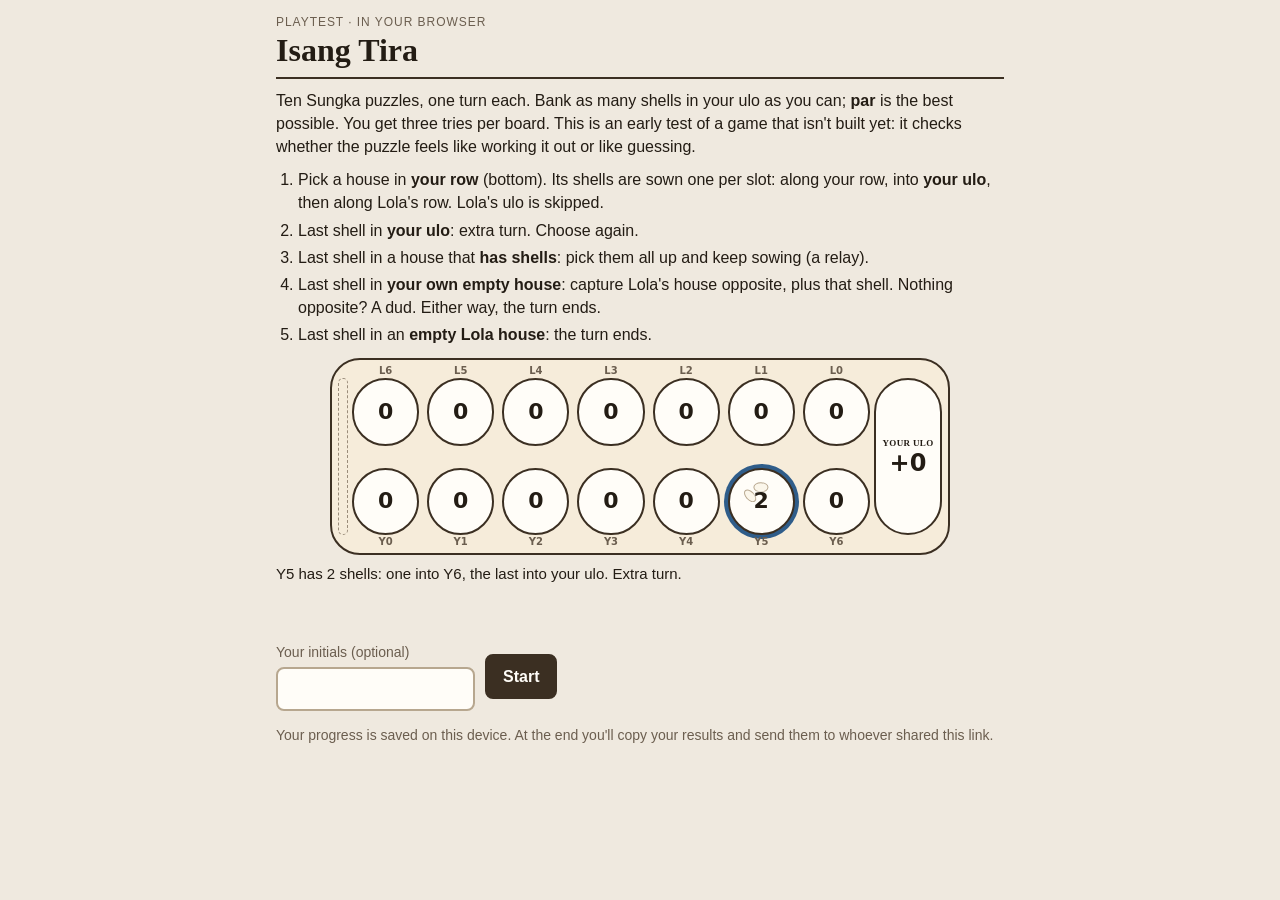
==== commit 187df4fd: "test(play): headless playthrough, motion and interaction checks; review fixes Independent rules, UX/" ====
--- a/play.html
+++ b/play.html
@@ -8,13 +8,13 @@
 <style>
 :root {
   --ink: #231c14; --muted: #6b5e4f; --line: #3b2f22; --paper: #fffdf8; --ground: #efe9df; --wood: #f6ecda;
-  --fh: #2f5d8a; --ws: #8a4b2f; --ok: #2e7d4f; --no: #a33b2b; --shell: #fbf6ea; --shell-edge: #b7a78f;
+  --fh: #2f5d8a; --ws: #8a4b2f; --ok: #28703f; --no: #a33b2b; --shell: #fbf6ea; --shell-edge: #b7a78f;
   color-scheme: light;
 }
 * { box-sizing: border-box; }
 html, body { margin: 0; }
 body { background: var(--ground); color: var(--ink); font: 16px/1.45 "Helvetica Neue", Helvetica, Arial, sans-serif; -webkit-tap-highlight-color: transparent; }
-.app { max-width: 760px; margin: 0 auto; padding: 14px 8px 40px; }
+.app { max-width: 760px; margin: 0 auto; padding: 14px 8px 40px; overflow-x: clip; }
 @media (min-width: 480px) { .app { padding-inline: 16px; } }
 h1 { font: 700 clamp(24px, 6vw, 32px)/1.1 Georgia, "Palatino Linotype", serif; margin: 2px 0 0; }
 .kicker { font-size: 12px; letter-spacing: .08em; text-transform: uppercase; color: var(--muted); }
@@ -42,7 +42,9 @@
 .result.yes { color: var(--ok); }
 .result.no { color: var(--no); }
 .q { margin: 0; flex-basis: 100%; }
-.ticks { display: flex; flex-wrap: wrap; gap: 8px; flex-basis: 100%; }
+.ticks { display: flex; flex-wrap: wrap; gap: 8px; flex-basis: 100%; border-radius: 10px; }
+.ticks:focus { outline: 3px dashed var(--fh); outline-offset: 4px; }
+h1[tabindex="-1"]:focus { outline: none; }
 .coach { background: var(--paper); border: 2px solid var(--fh); border-radius: 10px; padding: 10px 12px; margin: 0 0 12px; }
 .lede { margin: 0 0 10px; }
 .rules { margin: 0 0 12px; padding-left: 22px; }
@@ -75,12 +77,12 @@
 .ulo .num { font: 700 clamp(15px, 4.4vw, 24px)/1 system-ui, sans-serif; }
 .fx { position: absolute; inset: 0; pointer-events: none; }
 .fx > * { position: absolute; left: 0; top: 0; }
-.hand { translate: -50% -50%; width: 30px; height: 30px; border-radius: 50%; background: var(--shell); border: 2px solid var(--line); box-shadow: 0 4px 8px rgba(35, 28, 20, .3); display: grid; place-items: center; font: 700 14px/1 system-ui, sans-serif; z-index: 3; }
+.hand { translate: -50% -50%; width: var(--hand, 30px); height: var(--hand, 30px); border-radius: 50%; background: var(--shell); border: 2px solid var(--line); box-shadow: 0 4px 8px rgba(35, 28, 20, .3); display: grid; place-items: center; font: 700 calc(var(--hand, 30px) * .47)/1 system-ui, sans-serif; z-index: 3; }
 .hand.take { background: #f3e2b8; }
 .ring { translate: -50% -50%; width: var(--d, 40px); height: var(--d, 40px); border: 3px dashed var(--fh); border-radius: 50%; display: grid; place-items: center; z-index: 2; }
 .ring.ws { border-color: var(--ws); }
 .ring b { translate: 0 -150%; background: var(--ws); color: #fff; font-size: 11px; min-width: 18px; border-radius: 9px; padding: 1px 4px; text-align: center; }
-.stamp { translate: -50% -50%; background: var(--ws); color: #fff; font: 800 18px/1 Georgia, serif; padding: 6px 10px; border-radius: 8px; rotate: -8deg; white-space: nowrap; z-index: 4; }
+.stamp { translate: -88% -50%; background: var(--ws); color: #fff; font: 800 18px/1 Georgia, serif; padding: 6px 10px; border-radius: 8px; white-space: nowrap; z-index: 4; }
 .spark { translate: -50% -50%; width: 9px; height: 6px; border-radius: 50%; background: var(--shell); border: 1px solid var(--shell-edge); }
 
 /* ---------- results and replay ---------- */
@@ -443,7 +445,7 @@
   { house: 5, Y: [0, 0, 0, 0, 0, 2, 0], L: [0, 0, 0, 0, 0, 0, 0], outcome: 'extra', relays: 0,
     caption: 'Y5 has 2 shells: one into Y6, the last into your ulo. Extra turn.' },
   { house: 2, Y: [0, 0, 2, 0, 1, 0, 0], L: [2, 0, 0, 0, 0, 0, 0], outcome: 'capture', relays: 1,
-    caption: 'Y2\'s last shell lands in Y4, which has a shell: pick both up and keep sowing (relay). It ends in your empty Y6, so you capture Lola\'s 2 opposite, plus that shell.' },
+    caption: 'Y2\'s last shell lands in Y4, which has a shell: pick both up and keep sowing (relay). It ends in your empty Y6, so you capture Lola\'s 2 opposite, plus that shell, and the turn ends.' },
   { house: 6, Y: [0, 0, 0, 0, 0, 0, 3], L: [0, 0, 0, 0, 0, 0, 0], outcome: 'end', relays: 0,
     caption: 'Y6\'s 3 shells: one into your ulo on the way, then into Lola\'s row. The last lands in her empty L1: the turn ends.' },
   { house: 4, Y: [0, 0, 0, 0, 1, 0, 0], L: [0, 0, 0, 0, 0, 0, 0], outcome: 'dud', relays: 0,
@@ -470,18 +472,29 @@
   return rand() < 0.5 ? 'A' : 'B';
 }
 
+// Runs on this device: Start over keeps the group (so boards already seen never switch preview
+// mode) and counts the run, which resultsText reports when it is a repeat. prev is the stored
+// record or null; ?group= still overrides.
+function nextRun(prev, search, rand) {
+  const ok = prev && Number.isInteger(prev.count) && prev.count > 0 && (prev.group === 'A' || prev.group === 'B');
+  const forced = new URLSearchParams(search).get('group');
+  const group = forced === 'A' || forced === 'B' ? forced : ok ? prev.group : groupFor('', rand);
+  return { count: ok ? prev.count + 1 : 1, group };
+}
+
 function formatLocal(d) {
   const p = (n) => String(n).padStart(2, '0');
   return `${d.getFullYear()}-${p(d.getMonth() + 1)}-${p(d.getDate())} ${p(d.getHours())}:${p(d.getMinutes())}`;
 }
 
-function newSession({ tester = '', group, device, started, now }) {
+function newSession({ tester = '', group, device, started, now, run = 1 }) {
   return {
     v: SESSION_VERSION,
     tester: String(tester).trim().slice(0, 12),
     group,
     device,
     started,
+    run,
     index: 0,
     phase: 'play',
     boards: ORDER.map((code) => ({ code, guided: code === 'M1', tries: [] })),
@@ -595,7 +608,7 @@
 function resultsText(s, pars) {
   const lines = [
     'ISANG TIRA PLAYTEST v1',
-    `tester: ${s.tester || '-'} | group: ${s.group} | started: ${s.started} | device: ${s.device}`,
+    `tester: ${s.tester || '-'} | group: ${s.group} | started: ${s.started} | device: ${s.device}${s.run > 1 ? ` | run: ${s.run}` : ''}`,
   ];
   for (const b of s.boards) {
     const head = `${b.code} ${modeFor(s.group, b.code)} par ${pars[b.code]}`;
@@ -619,6 +632,7 @@
 const TEST = Q.get('test') === '1';
 const STORE_KEY = 'isangtira.playtest.v1';
 const MUTE_KEY = 'isangtira.playtest.mute';
+const RUNS_KEY = 'isangtira.playtest.runs';
 const BOARDS = Object.fromEntries(DATA.boards.map((b) => [b.code, b]));
 const PARS = Object.fromEntries(DATA.boards.map((b) => [b.code, b.par]));
 const TOP = [14, 13, 12, 11, 10, 9, 8]; // Lola's row on screen: L6..L0, left to right
@@ -627,7 +641,7 @@
 const TICK_LABEL = { worked: 'Worked it out', partly: 'Partly guessed', guessed: 'Guessed' };
 const OUTCOME_LESSON = {
   extra: 'Your last shell landed in your ulo, so you get an extra turn: isa pa!',
-  capture: 'Your last shell landed in your own empty house, so you capture the Lola house opposite, plus that shell.',
+  capture: 'Your last shell landed in your own empty house, so you capture the Lola house opposite, plus that shell, and the turn ends.',
   dud: 'Your last shell landed in your own empty house with nothing opposite: a dud, and the turn ends.',
   end: 'Your last shell landed in an empty Lola house, so the turn ends.',
 };
@@ -742,12 +756,29 @@
   return el;
 }
 
+// lift > 0 arcs up, lift < 0 arcs down, 0 moves straight.
 async function move(el, from, to, ms, lift = 18) {
-  const mid = [(from[0] + to[0]) / 2, Math.min(from[1], to[1]) - lift];
-  const a = el.animate([from, mid, to].map(([x, y]) => ({ transform: `translate(${x}px, ${y}px)` })), { duration: ms, easing: 'ease-in-out' });
+  const mid = [(from[0] + to[0]) / 2, lift >= 0 ? Math.min(from[1], to[1]) - lift : Math.max(from[1], to[1]) - lift];
+  const points = lift === 0 ? [from, to] : [from, mid, to];
+  const a = el.animate(points.map(([x, y]) => ({ transform: `translate(${x}px, ${y}px)` })), { duration: ms, easing: 'ease-in-out' });
   el.style.transform = `translate(${to[0]}px, ${to[1]}px)`;
   await a.finished;
 }
+
+// The hand hovers in the channel between the rows, off the house's numeral: above your houses and
+// the ulo, below Lola's houses.
+const houseW = (ctx) => ctx.$b.querySelector('.h').getBoundingClientRect().width;
+function handAt(ctx, slot) {
+  const [x, y] = center(ctx, slot);
+  const w = houseW(ctx);
+  return [x, slot >= 8 && slot <= 14 ? y + 0.5 * w : y - 0.5 * w];
+}
+function newHand(ctx, cls, n, at) {
+  const el = fxEl(ctx, cls, `<span>${n}</span>`, at);
+  el.style.setProperty('--hand', `${Math.min(30, Math.round(0.6 * houseW(ctx)))}px`);
+  return el;
+}
+const rowOf = (slot) => (slot <= 6 ? 'you' : slot >= 8 && slot <= 14 ? 'lola' : 'ulo');
 
 function flash(ctx, slot, keyframes, ms) {
   const el = ctx.$b.querySelector(`[data-slot="${slot}"]`);
@@ -780,7 +811,7 @@
     const e = events[k];
     if (ctx.freezeAt === k) { // test hook: hold this frame for a screenshot
       paint(ctx, []);
-      if (!hand && pos !== null) hand = fxEl(ctx, 'hand', `<span>${inHand}</span>`, center(ctx, pos));
+      if (!hand && pos !== null) hand = newHand(ctx, 'hand', inHand, handAt(ctx, pos));
       await new Promise(() => {});
     }
     if (fast) {
@@ -797,12 +828,15 @@
         paint(ctx, []);
         pos = e.slot;
         inHand = e.n;
-        hand = fxEl(ctx, 'hand', `<span>${inHand}</span>`, center(ctx, pos));
-        await hand.animate([{ opacity: 0, scale: 0.4 }, { opacity: 1, scale: 1 }], { duration: ms(e) }).finished;
+        const at = handAt(ctx, pos);
+        hand = newHand(ctx, 'hand', inHand, at);
+        const place = `translate(${at[0]}px, ${at[1]}px)`;
+        await hand.animate([{ opacity: 0, transform: `${place} scale(0.4)` }, { opacity: 1, transform: `${place} scale(1)` }], { duration: ms(e) }).finished;
         break;
       case 'drop': {
         drops++;
-        await move(hand, center(ctx, pos), center(ctx, e.slot), ms(e));
+        const rows = rowOf(pos) + rowOf(e.slot);
+        await move(hand, handAt(ctx, pos), handAt(ctx, e.slot), ms(e), rows === 'youyou' ? 10 : rows === 'lolalola' ? -10 : 0);
         pos = e.slot;
         inHand--;
         hand.firstChild.textContent = String(inHand);
@@ -821,8 +855,12 @@
         break;
       case 'extra': {
         dropHand();
-        const st = fxEl(ctx, 'stamp', 'ISA PA!', center(ctx, ULO));
-        await st.animate([{ opacity: 0, scale: 0.4 }, { opacity: 1, scale: 1.12, offset: 0.35 }, { opacity: 1, scale: 1, offset: 0.75 }, { opacity: 0, scale: 1 }], { duration: ms(e) }).finished;
+        const [ux, uc] = center(ctx, ULO);
+        const uy = uc - 0.3 * ctx.$b.querySelector('.ulo').getBoundingClientRect().height; // above the ulo total
+        const st = fxEl(ctx, 'stamp', 'ISA PA!', [ux, uy]);
+        const pose = (k) => `translate(${ux}px, ${uy}px) rotate(-8deg) scale(${k})`;
+        st.style.transform = pose(1);
+        await st.animate([{ opacity: 0, transform: pose(0.4) }, { opacity: 1, transform: pose(1.12), offset: 0.35 }, { opacity: 1, transform: pose(1), offset: 0.75 }, { opacity: 0, transform: pose(1) }], { duration: ms(e) }).finished;
         st.remove();
         break;
       }
@@ -832,7 +870,7 @@
         const from = e.t === 'capture' ? e.opp : 3;
         const taken = e.t === 'capture' ? [e.opp, e.slot] : BOTTOM;
         taken.forEach((i) => ctx.$b.querySelector(`[data-slot="${i}"]`).classList.add('taken'));
-        const chip = fxEl(ctx, 'hand take', `<span>${e.n}</span>`, center(ctx, from));
+        const chip = newHand(ctx, 'hand take', e.n, center(ctx, from));
         await move(chip, center(ctx, from), center(ctx, ULO), ms(e), 30);
         chip.remove();
         ctx.$b.querySelectorAll('.taken').forEach((el) => el.classList.remove('taken'));
@@ -897,6 +935,10 @@
   coach();
   if (session.phase === 'play') focusLegal();
   else focusPanel();
+  const tries = currentBoard(session).tries.length;
+  announce(`Board ${code}, ${b.day}. Par ${b.par}. Preview: ${ui.mode === 'FH' ? 'first handful only' : 'whole sowing'}. ${isGuided()
+    ? `Guided board: tap ${slotName(ui.guide[0])} to preview it, then tap it again to sow.`
+    : `Try ${Math.min(tries + (session.phase === 'play' ? 1 : 0), MAX_TRIES)} of ${MAX_TRIES}.${tries && session.phase === 'play' ? ' The board is reset.' : ''}`}`);
 }
 
 function refresh() {
@@ -915,7 +957,7 @@
     case 'play':
       return `<button type="button" class="primary" data-act="sow"${ui.selected === null || ui.busy ? ' disabled' : ''}>${ui.selected === null ? 'Sow' : `Sow ${slotName(ui.selected)}`}</button>`;
     case 'tick':
-      return `${res}<p class="q">How did you choose your moves this try?</p><div class="ticks">${TICKS.map((t) => `<button type="button" data-act="tick" data-tick="${t}">${TICK_LABEL[t]}</button>`).join('')}</div>`;
+      return `${res}<p class="q" id="tickq">How did you choose your moves this try?</p><div class="ticks" role="group" aria-labelledby="tickq" tabindex="-1">${TICKS.map((t) => `<button type="button" data-act="tick" data-tick="${t}">${TICK_LABEL[t]}</button>`).join('')}</div>`;
     case 'retry':
       return `${res}<button type="button" class="primary" data-act="retry">Try again (${MAX_TRIES - b.tries.length} left)</button>`;
     case 'done':
@@ -940,7 +982,7 @@
   const h = legalNow()[0];
   if (h !== undefined) ui.$b.querySelector(`[data-slot="${h}"]`).focus({ preventScroll: true });
 }
-const focusPanel = () => $('#panel button')?.focus({ preventScroll: true });
+const focusPanel = () => ($('#panel .ticks') || $('#panel button'))?.focus({ preventScroll: true });
 
 function select(h) {
   if (!ui || ui.busy || !session || session.phase !== 'play') return undefined;
@@ -1040,7 +1082,7 @@
     <li>Pick a house in <b>your row</b> (bottom). Its shells are sown one per slot: along your row, into <b>your ulo</b>, then along Lola's row. Lola's ulo is skipped.</li>
     <li>Last shell in <b>your ulo</b>: extra turn. Choose again.</li>
     <li>Last shell in a house that <b>has shells</b>: pick them all up and keep sowing (a relay).</li>
-    <li>Last shell in <b>your own empty house</b>: capture Lola's house opposite, plus that shell. Nothing opposite? A dud.</li>
+    <li>Last shell in <b>your own empty house</b>: capture Lola's house opposite, plus that shell. Nothing opposite? A dud. Either way, the turn ends.</li>
     <li>Last shell in an <b>empty Lola house</b>: the turn ends.</li>
   </ol>
   <figure class="demo"><div aria-hidden="true">${boardHtml('demo')}</div><figcaption id="demo-cap"></figcaption></figure>
@@ -1071,9 +1113,14 @@
 
 function startSession() {
   sound.ensure();
+  let prev = null;
+  try { prev = JSON.parse(store.get(RUNS_KEY) || 'null'); } catch { prev = null; }
+  const run = nextRun(prev, location.search, Math.random);
+  store.set(RUNS_KEY, JSON.stringify(run));
   session = newSession({
     tester: $('#initials')?.value ?? '',
-    group: groupFor(location.search, Math.random),
+    group: run.group,
+    run: run.count,
     device: matchMedia('(pointer: coarse)').matches ? 'phone' : 'desktop',
     started: TEST ? 'TEST' : formatLocal(new Date()),
     now: Date.now(),
@@ -1083,11 +1130,14 @@
 }
 
 function confirmRestart(btn) {
-  if (btn.dataset.armed !== '1') {
-    btn.dataset.armed = '1';
+  const now = Date.now();
+  const armedAt = Number(btn.dataset.armedAt || 0);
+  if (!armedAt || now - armedAt > 5000) {
+    btn.dataset.armedAt = String(now);
     btn.textContent = 'Tap again to erase your progress';
     return;
   }
+  if (now - armedAt < 600) return; // a double-click is not a confirmation
   store.del(STORE_KEY);
   session = null;
   startScreen();
@@ -1104,7 +1154,7 @@
     return `<tr><th scope="row">${b.code}</th><td>${MODE_NAME[modeFor(session.group, b.code)]}</td><td>${PARS[b.code]}</td>${cells}</tr>`;
   }).join('');
   $app.innerHTML = `
-  <header class="top"><div><div class="kicker">All ten boards done</div><h1>Your results</h1></div></header>
+  <header class="top"><div><div class="kicker">All ten boards done</div><h1 tabindex="-1">Your results</h1></div></header>
   <div class="scroll"><table class="res"><thead><tr><th scope="col">Board</th><th scope="col">Preview</th><th scope="col">Par</th><th scope="col">Scores</th><th scope="col">Par?</th><th scope="col">How you chose</th></tr></thead><tbody>${rows}</tbody></table></div>
   <fieldset class="pref"><legend>Which preview felt more fun?</legend>
     ${PREFS.map((p) => `<label><input type="radio" name="pref" value="${p}"${session.preferred === p ? ' checked' : ''}> ${p[0].toUpperCase()}${p.slice(1)}</label>`).join('')}
@@ -1113,6 +1163,7 @@
   <div class="panel"><button type="button" class="primary" data-act="copy">Copy my results</button>${navigator.share ? '<button type="button" data-act="share">Share…</button>' : ''}<span id="copied" role="status"></span></div>
   <pre id="results-text" class="results-text">${esc(resultsText(session, PARS))}</pre>
   <div class="panel"><button type="button" data-act="replay" data-code="M1">Watch the perfect lines</button><button type="button" class="ghost" data-act="restart">Start over</button></div>`;
+  $('h1').focus({ preventScroll: true });
 }
 
 function updatePreference() {
@@ -1148,7 +1199,7 @@
   demoRun++;
   const b = BOARDS[code];
   $app.innerHTML = `
-  <header class="top"><div><div class="kicker">Perfect lines</div><h1>Board ${code}</h1></div><div class="par" role="img" aria-label="Par ${b.par}"><b>${b.par}</b><span>par</span></div></header>
+  <header class="top"><div><div class="kicker">Perfect lines</div><h1 tabindex="-1">Board ${code}</h1></div><div class="par" role="img" aria-label="Par ${b.par}"><b>${b.par}</b><span>par</span></div></header>
   <div class="chips">${ORDER.map((c) => `<button type="button" class="chip${c === code ? ' on' : ''}" data-act="replay" data-code="${c}" aria-pressed="${c === code}">${c}</button>`).join('')}</div>
   <p>Perfect line: <b>${b.lines[0].map((h) => slotName(h)).join(' → ')}</b>${b.perfectLines > 1 ? ` (1 of ${b.perfectLines} perfect lines)` : ''}</p>
   ${boardHtml('b')}
@@ -1156,6 +1207,7 @@
   <div class="panel"><button type="button" class="primary" data-act="replay-play" data-code="${code}">Play it</button><button type="button" class="ghost" data-act="results">Back to results</button></div>`;
   const { s, burnt } = toState(b.board);
   paint({ $b: $('#b'), s, burnt }, []);
+  $('h1').focus({ preventScroll: true });
 }
 
 async function playReplay(code) {
@@ -1168,13 +1220,13 @@
     if (run !== demoRun || !ctx.$b.isConnected) return;
     const $h = ctx.$b.querySelector(`[data-slot="${h}"]`);
     $h.classList.add('sel');
-    caption(`${slotName(h)}…`);
+    say(`${slotName(h)}…`);
     await wait(reduced() ? 0 : 500);
     $h.classList.remove('sel');
     if (!(await animate(ctx, sowEvents(ctx.s, burnt, h).events))) return;
   }
   await animate(ctx, turnEndEvents(ctx.s, burnt).events);
-  caption(`Banked ${ctx.s[ULO]}: par.`);
+  say(`Banked ${ctx.s[ULO]}: par.`);
 }
 
 // ---------- input ----------
@@ -1210,8 +1262,10 @@
 
 document.addEventListener('keydown', (ev) => {
   if (ev.target.closest?.('input, textarea')) return;
+  if (ev.repeat && (ev.key === 'Enter' || ev.key === ' ')) { ev.preventDefault(); return; } // a held key never chooses
   if (activeCtx && (ev.key === ' ' || ev.key === 'Enter')) activeCtx.speed = 4;
-  if (!ui || !ui.$b || !ui.$b.isConnected) return;
+  if (ev.ctrlKey || ev.metaKey || ev.altKey) return; // leave browser shortcuts alone
+  if (!ui || !ui.$b || !ui.$b.isConnected || !session || session.phase !== 'play' || ui.busy) return;
   if (/^[1-7]$/.test(ev.key)) {
     ev.preventDefault();
     const h = Number(ev.key) - 1;
